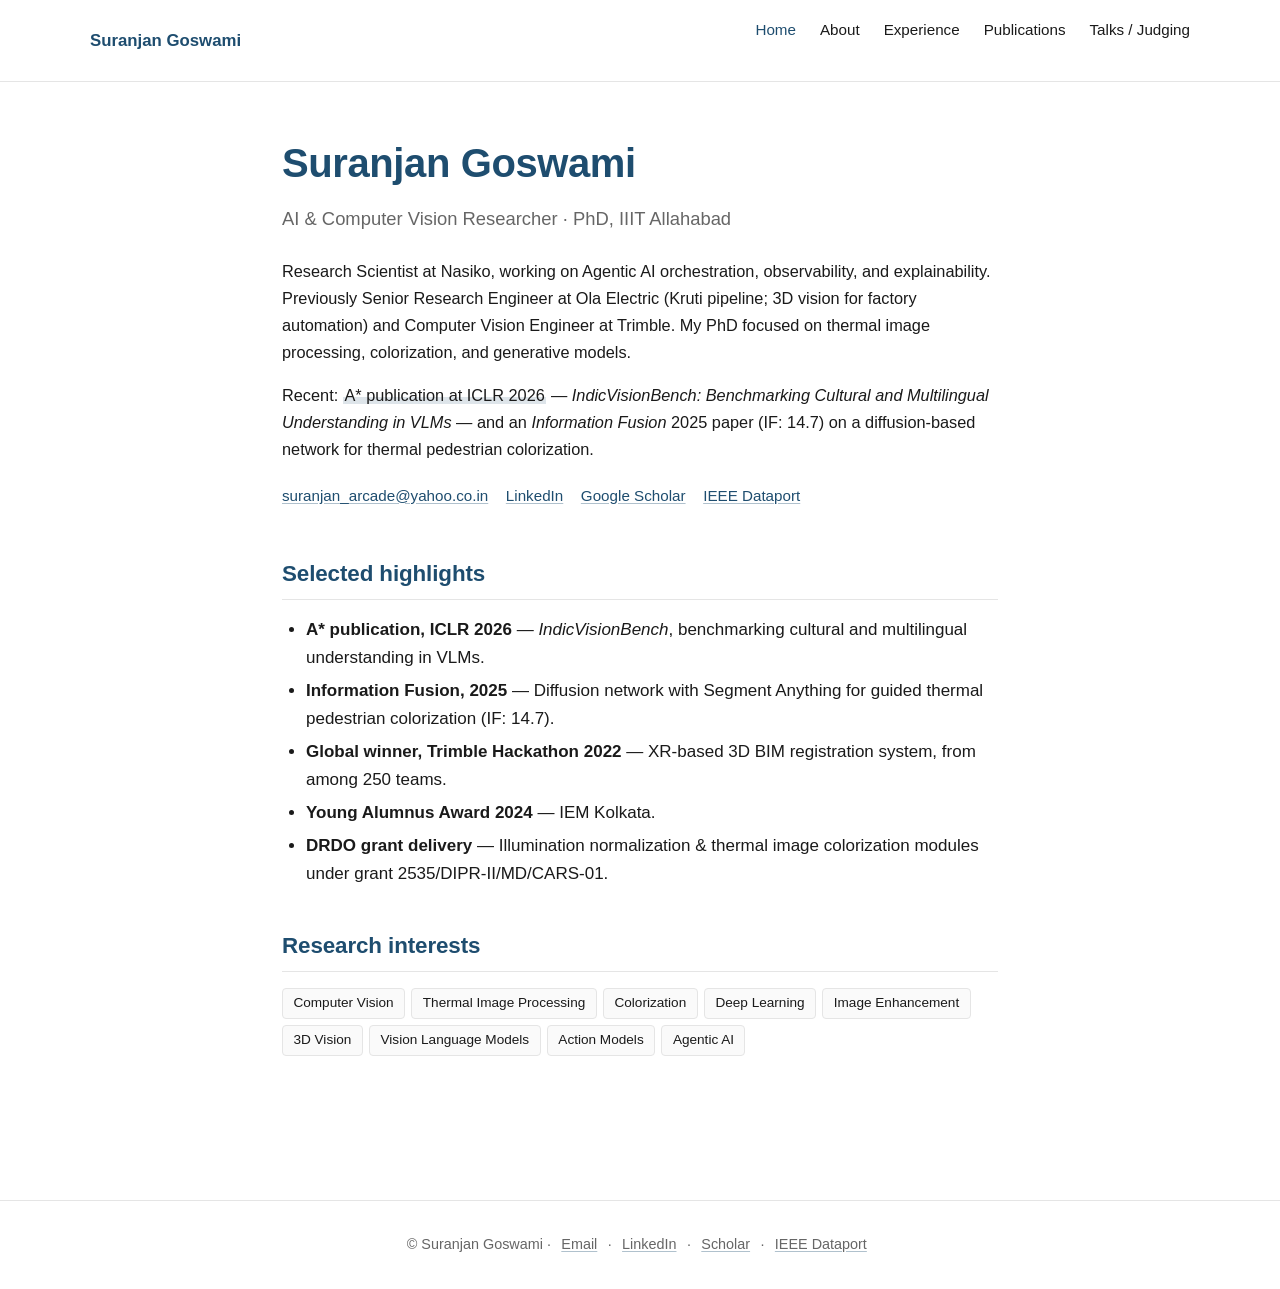
==== index.html @ 09b27db4 "Initial site: home, about, experience, publications, talks/judging" ====
<!doctype html>
<html lang="en">
<head>
  <meta charset="utf-8">
  <meta name="viewport" content="width=device-width, initial-scale=1">
  <title>Suranjan Goswami — AI &amp; Computer Vision Researcher</title>
  <meta name="description" content="Suranjan Goswami — PhD, AI and Computer Vision researcher. Research Scientist at Nasiko. Agentic AI, 3D vision, thermal image processing. A* ICLR 2026 publication.">
  <link rel="stylesheet" href="/styles.css">
  <link rel="canonical" href="https://suranjangoswami.com/">
</head>
<body>
<!-- ================================================================
     AUTO-GENERATED by sync.py from content/*.txt.
     Do NOT edit this HTML by hand — your changes will be overwritten
     the next time you run `python3 sync.py`.
     To change site content, edit the matching file in content/,
     then re-run sync.py.
     ================================================================ -->
  <nav>
    <div class="inner">
      <a href="/" class="brand">Suranjan Goswami</a>
      <ul>
        <li><a href="/" class="active">Home</a></li>
        <li><a href="/about/">About</a></li>
        <li><a href="/experience/">Experience</a></li>
        <li><a href="/publications/">Publications</a></li>
        <li><a href="/talks/">Talks / Judging</a></li>
      </ul>
    </div>
  </nav>

  <main>
    <section class="hero">
      <h1>Suranjan Goswami</h1>
      <p class="tagline">AI &amp; Computer Vision Researcher · PhD, IIIT Allahabad</p>
      <p>Research Scientist at Nasiko, working on Agentic AI orchestration, observability, and explainability. Previously Senior Research Engineer at Ola Electric (Kruti pipeline; 3D vision for factory automation) and Computer Vision Engineer at Trimble. My PhD focused on thermal image processing, colorization, and generative models.</p>
      <p>Recent: <span class="highlight">A* publication at ICLR 2026</span> — <em>IndicVisionBench: Benchmarking Cultural and Multilingual Understanding in VLMs</em> — and an <em>Information Fusion</em> 2025 paper (IF: 14.7) on a diffusion-based network for thermal pedestrian colorization.</p>
      <div class="contact-links">
        <a href="mailto:suranjan_arcade@yahoo.co.in">suranjan_arcade@yahoo.co.in</a>
        <a href="https://www.linkedin.com/in/suranjan-goswami/">LinkedIn</a>
        <a href="https://scholar.google.com/citations?user=N1s3fL4AAAAJ&amp;hl=en">Google Scholar</a>
        <a href="https://ieee-dataport.org/authors/suranjan-goswami">IEEE Dataport</a>
      </div>
    </section>

    <section>
      <h2>Selected highlights</h2>
      <ul>
        <li><strong>A* publication, ICLR 2026</strong> — <em>IndicVisionBench</em>, benchmarking cultural and multilingual understanding in VLMs.</li>
        <li><strong>Information Fusion, 2025</strong> — Diffusion network with Segment Anything for guided thermal pedestrian colorization (IF: 14.7).</li>
        <li><strong>Global winner, Trimble Hackathon 2022</strong> — XR-based 3D BIM registration system, from among 250 teams.</li>
        <li><strong>Young Alumnus Award 2024</strong> — IEM Kolkata.</li>
        <li><strong>DRDO grant delivery</strong> — Illumination normalization &amp; thermal image colorization modules under grant 2535/DIPR-II/MD/CARS-01.</li>
      </ul>
    </section>

    <section>
      <h2>Research interests</h2>
      <div class="skill-tags">
        <span class="skill-tag">Computer Vision</span>
        <span class="skill-tag">Thermal Image Processing</span>
        <span class="skill-tag">Colorization</span>
        <span class="skill-tag">Deep Learning</span>
        <span class="skill-tag">Image Enhancement</span>
        <span class="skill-tag">3D Vision</span>
        <span class="skill-tag">Vision Language Models</span>
        <span class="skill-tag">Action Models</span>
        <span class="skill-tag">Agentic AI</span>
      </div>
    </section>
  </main>

  <footer>
    <div>
      © Suranjan Goswami ·
      <a href="mailto:suranjan_arcade@yahoo.co.in">Email</a> ·
      <a href="https://www.linkedin.com/in/suranjan-goswami/">LinkedIn</a> ·
      <a href="https://scholar.google.com/citations?user=N1s3fL4AAAAJ&amp;hl=en">Scholar</a> ·
      <a href="https://ieee-dataport.org/authors/suranjan-goswami">IEEE Dataport</a>
    </div>
  </footer>
</body>
</html>
---- styles.css ----
:root {
  --accent: #1e4d6f;
  --accent-hover: #2a6890;
  --text: #1a1a1a;
  --muted: #666;
  --border: #e5e5e5;
  --bg: #ffffff;
  --card-bg: #fafafa;
  --max-width: 780px;
}

* { box-sizing: border-box; margin: 0; padding: 0; }

html { scroll-behavior: smooth; }

body {
  font-family: -apple-system, BlinkMacSystemFont, "Segoe UI", Roboto, Helvetica, Arial, sans-serif;
  color: var(--text);
  background: var(--bg);
  line-height: 1.65;
  font-size: 17px;
  -webkit-font-smoothing: antialiased;
}

nav {
  border-bottom: 1px solid var(--border);
  padding: 1rem 2rem;
  position: sticky;
  top: 0;
  background: rgba(255, 255, 255, 0.95);
  backdrop-filter: saturate(180%) blur(8px);
  z-index: 10;
}
nav .inner {
  max-width: 1100px;
  margin: 0 auto;
  display: flex;
  justify-content: space-between;
  align-items: center;
  gap: 1rem;
}
nav .brand {
  font-weight: 700;
  color: var(--accent);
  text-decoration: none;
  font-size: 1.05rem;
  white-space: nowrap;
}
nav ul {
  display: flex;
  gap: 1.5rem;
  list-style: none;
  flex-wrap: wrap;
}
nav a {
  color: var(--text);
  text-decoration: none;
  font-size: 0.95rem;
  transition: color 0.15s;
}
nav a:hover, nav a.active {
  color: var(--accent);
}

main {
  max-width: var(--max-width);
  margin: 0 auto;
  padding: 3rem 2rem 5rem;
}

main.wide {
  max-width: 1100px;
}

h1 {
  font-size: 2rem;
  margin-bottom: 0.5rem;
  color: var(--accent);
  letter-spacing: -0.01em;
}
h2 {
  font-size: 1.4rem;
  margin: 2.5rem 0 1rem;
  padding-bottom: 0.4rem;
  border-bottom: 1px solid var(--border);
  color: var(--accent);
  letter-spacing: -0.005em;
}
h3 {
  font-size: 1.08rem;
  margin: 1.25rem 0 0.4rem;
}

p {
  margin-bottom: 1rem;
}

ul, ol {
  margin-bottom: 1rem;
  padding-left: 1.5rem;
}
ul li, ol li {
  margin-bottom: 0.3rem;
}

a {
  color: var(--accent);
  text-decoration: underline;
  text-decoration-color: rgba(30, 77, 111, 0.35);
  text-underline-offset: 2px;
}
a:hover {
  text-decoration-color: currentColor;
}

.job, .publication {
  margin-bottom: 1.75rem;
}
.job-header {
  display: flex;
  justify-content: space-between;
  flex-wrap: wrap;
  align-items: baseline;
  gap: 0.5rem;
  margin-bottom: 0.15rem;
}
.job-title {
  font-weight: 600;
  font-size: 1.05rem;
}
.job-dates {
  color: var(--muted);
  font-size: 0.9rem;
  font-variant-numeric: tabular-nums;
}
.job-org {
  color: var(--muted);
  font-style: italic;
  margin-bottom: 0.5rem;
}
.job ul {
  padding-left: 1.25rem;
}
.job ul li {
  margin-bottom: 0.25rem;
}
.job ul ul {
  margin-top: 0.3rem;
  margin-bottom: 0.5rem;
}

.highlight {
  background: linear-gradient(transparent 60%, rgba(30, 77, 111, 0.15) 60%);
  font-weight: 500;
  padding: 0 0.1em;
}

.badge {
  display: inline-block;
  font-size: 0.72rem;
  padding: 0.15rem 0.5rem;
  background: var(--accent);
  color: white;
  border-radius: 3px;
  margin-right: 0.4rem;
  font-weight: 600;
  letter-spacing: 0.03em;
  text-transform: uppercase;
  vertical-align: middle;
}
.badge.muted {
  background: transparent;
  color: var(--muted);
  border: 1px solid var(--border);
}

.pub-title {
  font-weight: 500;
}
.pub-meta {
  color: var(--muted);
  font-size: 0.92rem;
  margin-top: 0.2rem;
}

footer {
  border-top: 1px solid var(--border);
  padding: 2rem;
  text-align: center;
  color: var(--muted);
  font-size: 0.9rem;
  margin-top: 3rem;
}
footer a {
  color: var(--muted);
  margin: 0 0.4rem;
}

/* Hero on home */
.hero {
  margin-bottom: 3rem;
}
.hero h1 {
  font-size: 2.5rem;
  margin-bottom: 0.5rem;
}
.hero .tagline {
  font-size: 1.15rem;
  color: var(--muted);
  margin-bottom: 1.5rem;
}
.hero p {
  font-size: 1.02rem;
}
.contact-links {
  display: flex;
  flex-wrap: wrap;
  gap: 0.4rem 1.1rem;
  margin-top: 1.25rem;
  font-size: 0.95rem;
}
.contact-links a {
  color: var(--accent);
}

.section-lead {
  color: var(--muted);
  font-size: 1rem;
  margin-bottom: 2rem;
}

/* Talks grid */
.talks-grid {
  display: grid;
  grid-template-columns: repeat(auto-fill, minmax(320px, 1fr));
  gap: 1.5rem;
  margin-top: 1.5rem;
}
.talk-card {
  background: var(--card-bg);
  border: 1px solid var(--border);
  border-radius: 8px;
  overflow: hidden;
  transition: transform 0.15s, box-shadow 0.15s;
  display: flex;
  flex-direction: column;
}
.talk-card:hover {
  transform: translateY(-2px);
  box-shadow: 0 6px 20px rgba(0, 0, 0, 0.08);
}
.talk-card .talk-img {
  width: 100%;
  aspect-ratio: 16 / 9;
  object-fit: cover;
  display: block;
  background: linear-gradient(135deg, #1e4d6f 0%, #2a6890 100%);
}

/* Multi-image gallery (used inside .talk-card) */
.talk-gallery {
  position: relative;
  aspect-ratio: 16 / 9;
  overflow: hidden;
  background: linear-gradient(135deg, #1e4d6f 0%, #2a6890 100%);
}
.talk-gallery-track {
  display: flex;
  overflow-x: auto;
  scroll-snap-type: x mandatory;
  scroll-behavior: smooth;
  height: 100%;
  scrollbar-width: none;
  -ms-overflow-style: none;
}
.talk-gallery-track::-webkit-scrollbar { display: none; }
.talk-gallery-track > img,
.talk-gallery-track > video {
  flex: 0 0 100%;
  width: 100%;
  height: 100%;
  object-fit: cover;
  scroll-snap-align: start;
  scroll-snap-stop: always;
  display: block;
  background: #000;
}

/* Image count badge (top-right of the gallery) */
.talk-gallery-count {
  position: absolute;
  top: 0.55rem;
  right: 0.6rem;
  background: rgba(0, 0, 0, 0.55);
  color: white;
  font-size: 0.72rem;
  padding: 0.18rem 0.55rem;
  border-radius: 999px;
  z-index: 2;
  backdrop-filter: blur(4px);
  -webkit-backdrop-filter: blur(4px);
  letter-spacing: 0.02em;
  font-variant-numeric: tabular-nums;
  pointer-events: none;
}

/* Dot indicators */
.talk-gallery-dots {
  position: absolute;
  bottom: 0.55rem;
  left: 50%;
  transform: translateX(-50%);
  display: flex;
  gap: 0.35rem;
  z-index: 2;
}
.talk-gallery-dots button {
  width: 7px;
  height: 7px;
  border-radius: 50%;
  border: none;
  background: rgba(255, 255, 255, 0.55);
  padding: 0;
  cursor: pointer;
  transition: background 0.15s, transform 0.15s;
}
.talk-gallery-dots button[aria-current="true"] {
  background: white;
  transform: scale(1.3);
}

/* Prev / next arrows (desktop hover only) */
.talk-gallery-prev,
.talk-gallery-next {
  position: absolute;
  top: 50%;
  transform: translateY(-50%);
  width: 34px;
  height: 34px;
  border-radius: 50%;
  border: none;
  background: rgba(0, 0, 0, 0.45);
  color: white;
  cursor: pointer;
  font-size: 1.15rem;
  line-height: 1;
  display: flex;
  align-items: center;
  justify-content: center;
  opacity: 0;
  transition: opacity 0.15s, background 0.15s;
  z-index: 2;
  padding: 0;
}
.talk-card:hover .talk-gallery-prev,
.talk-card:hover .talk-gallery-next,
.talk-gallery-prev:focus-visible,
.talk-gallery-next:focus-visible {
  opacity: 1;
}
.talk-gallery-prev { left: 0.5rem; }
.talk-gallery-next { right: 0.5rem; }
.talk-gallery-prev:hover,
.talk-gallery-next:hover {
  background: rgba(0, 0, 0, 0.72);
}

/* Hide nav when only one image */
.talk-gallery.single-image .talk-gallery-dots,
.talk-gallery.single-image .talk-gallery-prev,
.talk-gallery.single-image .talk-gallery-next,
.talk-gallery.single-image .talk-gallery-count {
  display: none;
}

/* Touch devices: hide arrows (swipe is the primary interaction) */
@media (hover: none) {
  .talk-gallery-prev, .talk-gallery-next { display: none; }
}
.talk-card-body {
  padding: 1.25rem 1.25rem 1.4rem;
  flex: 1;
  display: flex;
  flex-direction: column;
}
.talk-card .type-tag {
  display: inline-block;
  font-size: 0.68rem;
  padding: 0.15rem 0.55rem;
  border-radius: 3px;
  font-weight: 700;
  letter-spacing: 0.07em;
  text-transform: uppercase;
  margin-bottom: 0.55rem;
  align-self: flex-start;
  color: white;
}
.talk-card .type-tag.talk { background: var(--accent); }
.talk-card .type-tag.judge { background: #b8703a; }

.talk-card h3 {
  margin: 0 0 0.3rem 0;
  color: var(--accent);
  font-size: 1.05rem;
  line-height: 1.35;
}
.talk-card .venue {
  color: var(--muted);
  font-size: 0.85rem;
  margin-bottom: 0.75rem;
  font-variant-numeric: tabular-nums;
}
.talk-card .desc {
  font-size: 0.95rem;
  line-height: 1.5;
  color: var(--text);
}
.talk-card .talk-links {
  margin-top: 0.9rem;
  font-size: 0.85rem;
  display: flex;
  gap: 0.9rem;
  flex-wrap: wrap;
}
.talk-card .talk-links a {
  color: var(--accent);
}

/* Publication highlights */
.pub-highlight {
  background: var(--card-bg);
  border-left: 3px solid var(--accent);
  padding: 1rem 1.25rem;
  border-radius: 0 6px 6px 0;
  margin-bottom: 1rem;
}
.pub-highlight .pub-title {
  font-weight: 600;
}

/* Skills */
.skill-tags {
  display: flex;
  flex-wrap: wrap;
  gap: 0.4rem;
  margin: 0.5rem 0 1rem;
}
.skill-tag {
  font-size: 0.85rem;
  background: var(--card-bg);
  border: 1px solid var(--border);
  padding: 0.2rem 0.65rem;
  border-radius: 4px;
  color: var(--text);
}

/* Responsive */
@media (max-width: 720px) {
  body { font-size: 16px; }
  nav { padding: 0.75rem 1rem; }
  nav ul { gap: 1rem; }
  nav a { font-size: 0.88rem; }
  main { padding: 2rem 1.25rem 4rem; }
  h1 { font-size: 1.7rem; }
  .hero h1 { font-size: 2rem; }
  h2 { font-size: 1.25rem; }
}
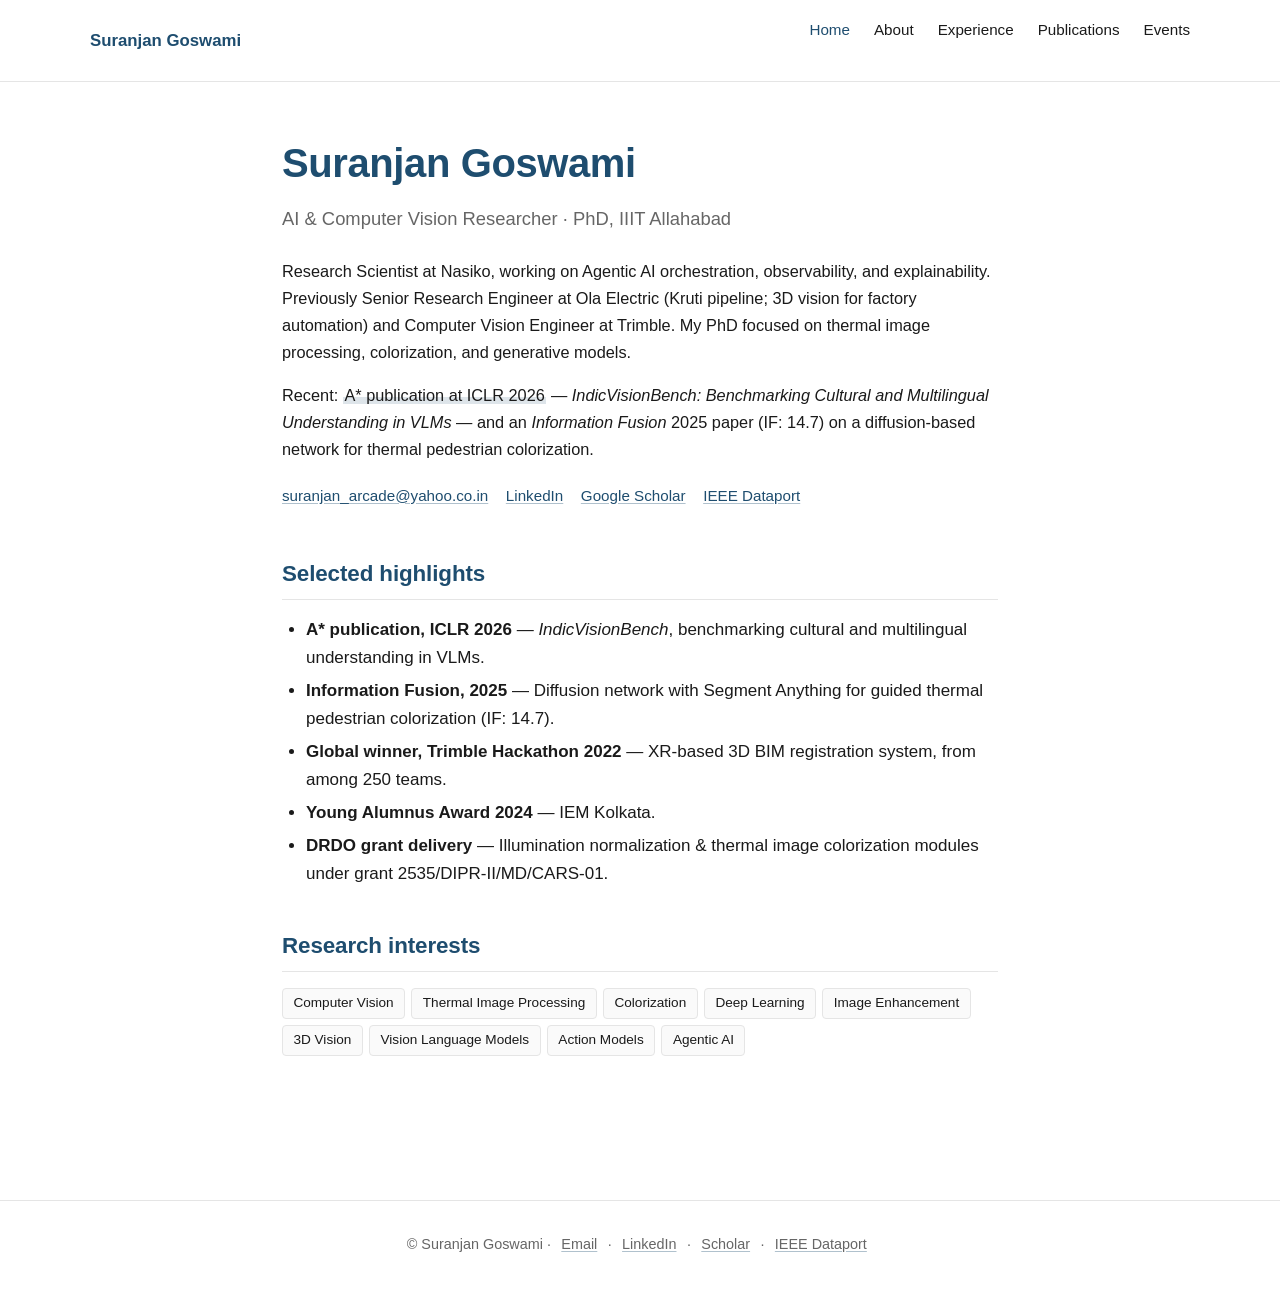
==== commit 761d4f84: "Rename Talks / Judging page to Events, add DigiDoot roundtable Page title, H1 and nav label are now " ====
--- a/index.html
+++ b/index.html
@@ -7,6 +7,18 @@
   <meta name="description" content="Suranjan Goswami — PhD, AI and Computer Vision researcher. Research Scientist at Nasiko. Agentic AI, 3D vision, thermal image processing. A* ICLR 2026 publication.">
   <link rel="stylesheet" href="/styles.css">
   <link rel="canonical" href="https://suranjangoswami.com/">
+  <meta property="og:type" content="website">
+  <meta property="og:url" content="https://suranjangoswami.com/">
+  <meta property="og:title" content="Suranjan Goswami — AI &amp; Computer Vision Researcher">
+  <meta property="og:description" content="Suranjan Goswami — PhD, AI and Computer Vision researcher. Research Scientist at Nasiko. Agentic AI, 3D vision, thermal image processing. A* ICLR 2026 publication.">
+  <meta property="og:image" content="https://res.cloudinary.com/wbtgpw3v/image/upload/w_1200,h_630,c_fill,g_auto,f_auto,q_auto/talks/DSC00948">
+  <meta property="og:image:width" content="1200">
+  <meta property="og:image:height" content="630">
+  <meta property="og:image:alt" content="Suranjan Goswami — AI &amp; Computer Vision Researcher · PhD, IIIT Allahabad">
+  <meta name="twitter:card" content="summary_large_image">
+  <meta name="twitter:title" content="Suranjan Goswami — AI &amp; Computer Vision Researcher">
+  <meta name="twitter:description" content="Suranjan Goswami — PhD, AI and Computer Vision researcher. Research Scientist at Nasiko. Agentic AI, 3D vision, thermal image processing. A* ICLR 2026 publication.">
+  <meta name="twitter:image" content="https://res.cloudinary.com/wbtgpw3v/image/upload/w_1200,h_630,c_fill,g_auto,f_auto,q_auto/talks/DSC00948">
 </head>
 <body>
 <!-- ================================================================
@@ -24,7 +36,7 @@
         <li><a href="/about/">About</a></li>
         <li><a href="/experience/">Experience</a></li>
         <li><a href="/publications/">Publications</a></li>
-        <li><a href="/talks/">Talks / Judging</a></li>
+        <li><a href="/talks/">Events</a></li>
       </ul>
     </div>
   </nav>
--- a/styles.css
+++ b/styles.css
@@ -397,6 +397,7 @@
 }
 .talk-card .type-tag.talk { background: var(--accent); }
 .talk-card .type-tag.judge { background: #b8703a; }
+.talk-card .type-tag.panel { background: #5b6f8c; }
 
 .talk-card h3 {
   margin: 0 0 0.3rem 0;
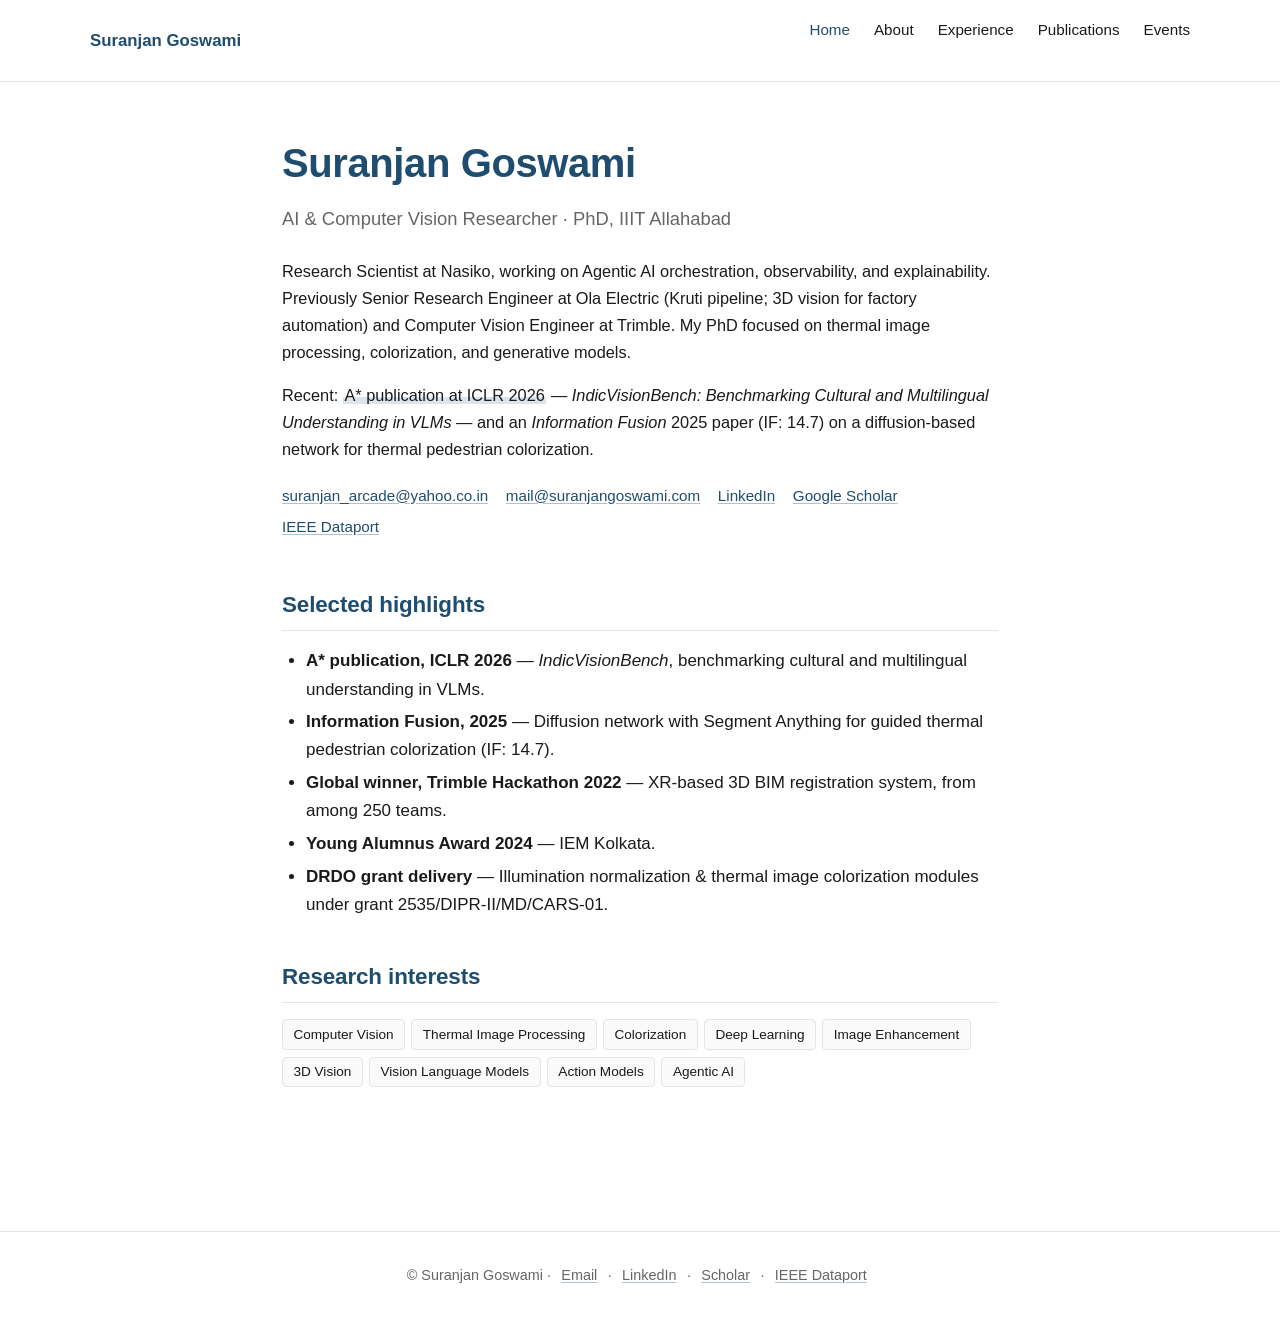
==== commit adcf74a0: "Add mail@suranjangoswami.com to home page contact links" ====
--- a/index.html
+++ b/index.html
@@ -49,6 +49,7 @@
       <p>Recent: <span class="highlight">A* publication at ICLR 2026</span> — <em>IndicVisionBench: Benchmarking Cultural and Multilingual Understanding in VLMs</em> — and an <em>Information Fusion</em> 2025 paper (IF: 14.7) on a diffusion-based network for thermal pedestrian colorization.</p>
       <div class="contact-links">
         <a href="mailto:suranjan_arcade@yahoo.co.in">suranjan_arcade@yahoo.co.in</a>
+        <a href="mailto:mail@suranjangoswami.com">mail@suranjangoswami.com</a>
         <a href="https://www.linkedin.com/in/suranjan-goswami/">LinkedIn</a>
         <a href="https://scholar.google.com/citations?user=N1s3fL4AAAAJ&amp;hl=en">Google Scholar</a>
         <a href="https://ieee-dataport.org/authors/suranjan-goswami">IEEE Dataport</a>
